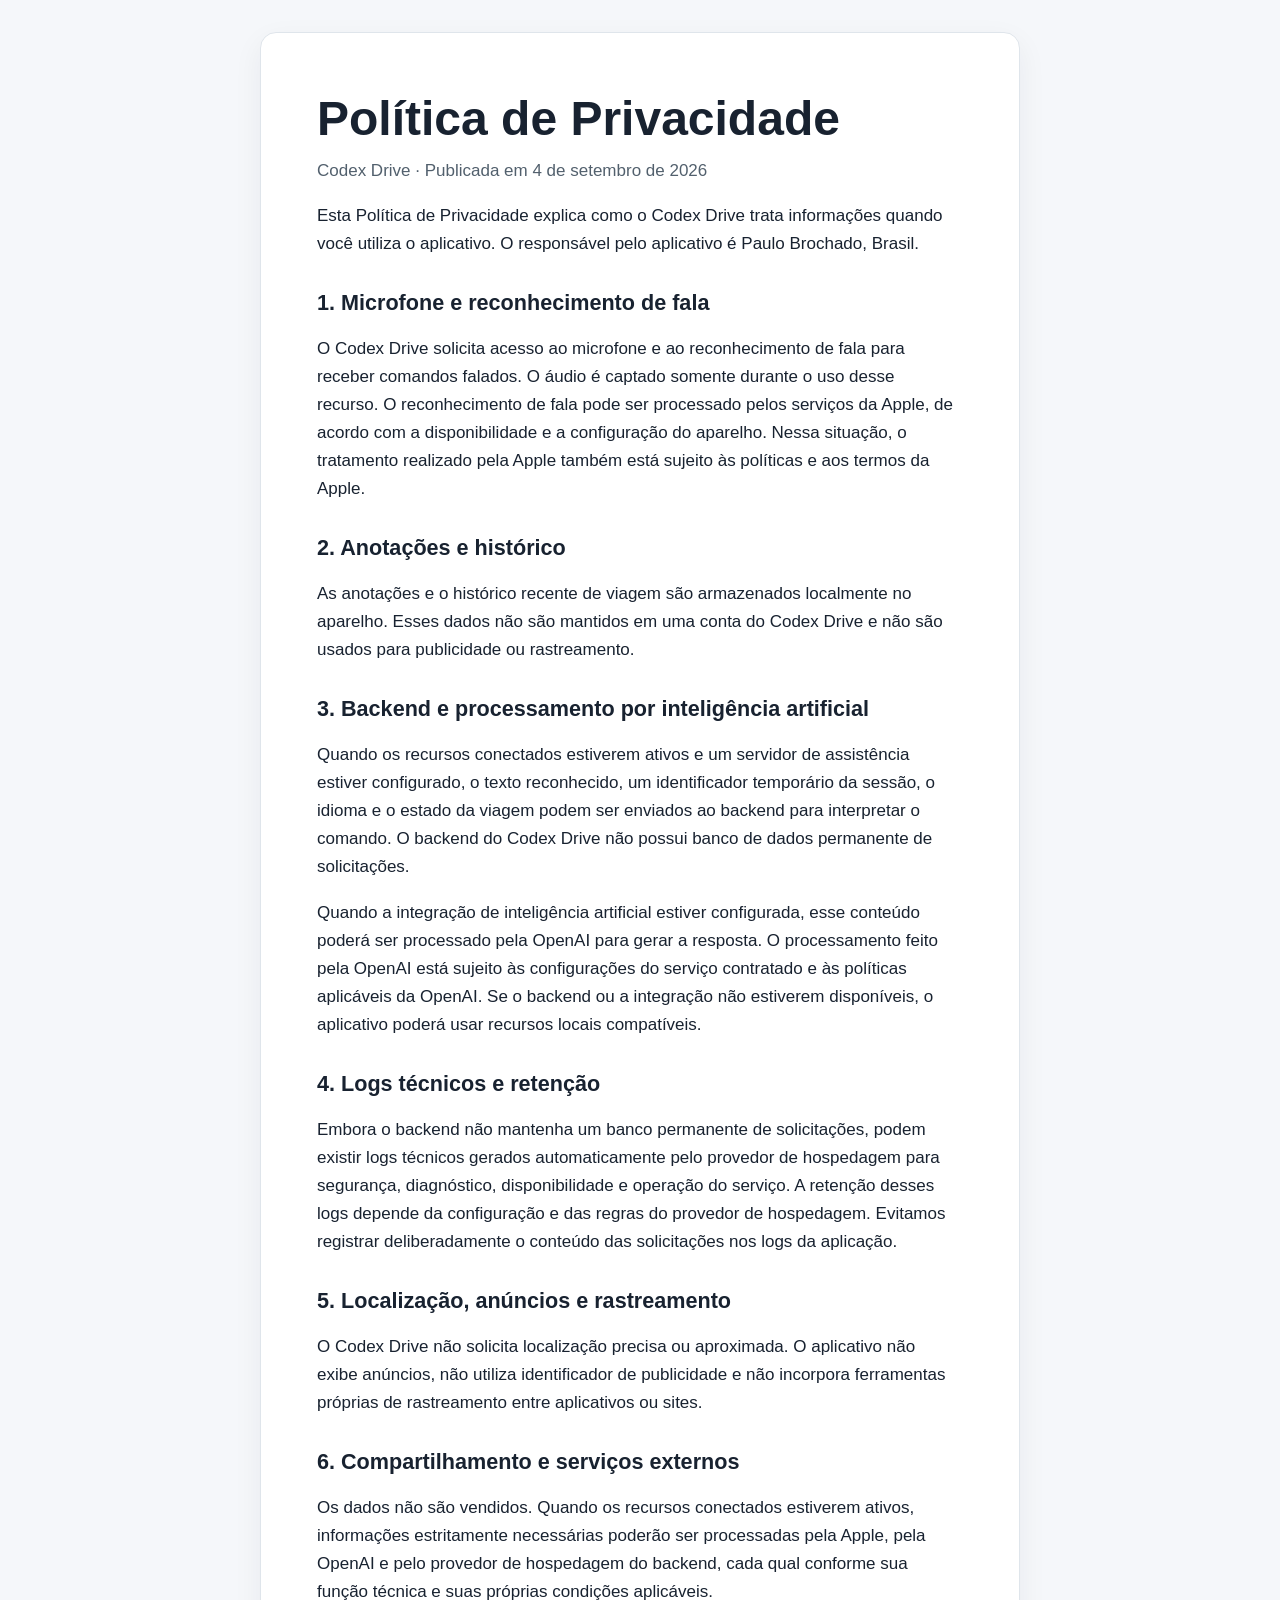
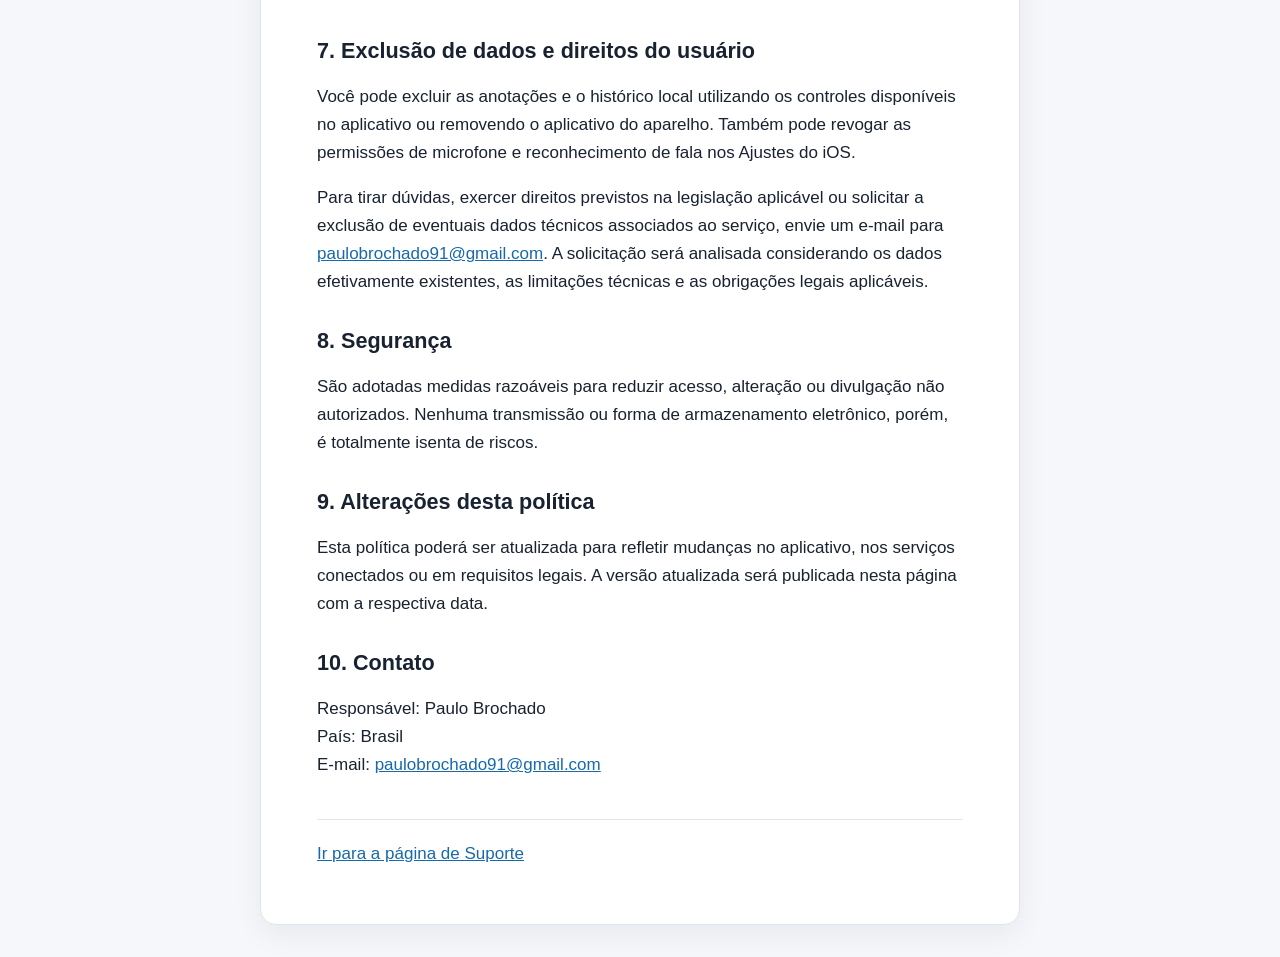
==== privacidade/index.html @ dbed9446 "Publish privacy and support pages" ====
<!doctype html>
<html lang="pt-BR">
<head>
  <meta charset="utf-8">
  <meta name="viewport" content="width=device-width, initial-scale=1">
  <meta name="description" content="Política de Privacidade do Codex Drive.">
  <title>Política de Privacidade — Codex Drive</title>
  <link rel="stylesheet" href="../styles.css">
</head>
<body>
  <main>
    <h1>Política de Privacidade</h1>
    <p class="updated">Codex Drive · Publicada em 4 de setembro de 2026</p>

    <p>Esta Política de Privacidade explica como o Codex Drive trata informações quando você utiliza o aplicativo. O responsável pelo aplicativo é Paulo Brochado, Brasil.</p>

    <h2>1. Microfone e reconhecimento de fala</h2>
    <p>O Codex Drive solicita acesso ao microfone e ao reconhecimento de fala para receber comandos falados. O áudio é captado somente durante o uso desse recurso. O reconhecimento de fala pode ser processado pelos serviços da Apple, de acordo com a disponibilidade e a configuração do aparelho. Nessa situação, o tratamento realizado pela Apple também está sujeito às políticas e aos termos da Apple.</p>

    <h2>2. Anotações e histórico</h2>
    <p>As anotações e o histórico recente de viagem são armazenados localmente no aparelho. Esses dados não são mantidos em uma conta do Codex Drive e não são usados para publicidade ou rastreamento.</p>

    <h2>3. Backend e processamento por inteligência artificial</h2>
    <p>Quando os recursos conectados estiverem ativos e um servidor de assistência estiver configurado, o texto reconhecido, um identificador temporário da sessão, o idioma e o estado da viagem podem ser enviados ao backend para interpretar o comando. O backend do Codex Drive não possui banco de dados permanente de solicitações.</p>
    <p>Quando a integração de inteligência artificial estiver configurada, esse conteúdo poderá ser processado pela OpenAI para gerar a resposta. O processamento feito pela OpenAI está sujeito às configurações do serviço contratado e às políticas aplicáveis da OpenAI. Se o backend ou a integração não estiverem disponíveis, o aplicativo poderá usar recursos locais compatíveis.</p>

    <h2>4. Logs técnicos e retenção</h2>
    <p>Embora o backend não mantenha um banco permanente de solicitações, podem existir logs técnicos gerados automaticamente pelo provedor de hospedagem para segurança, diagnóstico, disponibilidade e operação do serviço. A retenção desses logs depende da configuração e das regras do provedor de hospedagem. Evitamos registrar deliberadamente o conteúdo das solicitações nos logs da aplicação.</p>

    <h2>5. Localização, anúncios e rastreamento</h2>
    <p>O Codex Drive não solicita localização precisa ou aproximada. O aplicativo não exibe anúncios, não utiliza identificador de publicidade e não incorpora ferramentas próprias de rastreamento entre aplicativos ou sites.</p>

    <h2>6. Compartilhamento e serviços externos</h2>
    <p>Os dados não são vendidos. Quando os recursos conectados estiverem ativos, informações estritamente necessárias poderão ser processadas pela Apple, pela OpenAI e pelo provedor de hospedagem do backend, cada qual conforme sua função técnica e suas próprias condições aplicáveis.</p>

    <h2>7. Exclusão de dados e direitos do usuário</h2>
    <p>Você pode excluir as anotações e o histórico local utilizando os controles disponíveis no aplicativo ou removendo o aplicativo do aparelho. Também pode revogar as permissões de microfone e reconhecimento de fala nos Ajustes do iOS.</p>
    <p>Para tirar dúvidas, exercer direitos previstos na legislação aplicável ou solicitar a exclusão de eventuais dados técnicos associados ao serviço, envie um e-mail para <a href="mailto:paulobrochado91@gmail.com">paulobrochado91@gmail.com</a>. A solicitação será analisada considerando os dados efetivamente existentes, as limitações técnicas e as obrigações legais aplicáveis.</p>

    <h2>8. Segurança</h2>
    <p>São adotadas medidas razoáveis para reduzir acesso, alteração ou divulgação não autorizados. Nenhuma transmissão ou forma de armazenamento eletrônico, porém, é totalmente isenta de riscos.</p>

    <h2>9. Alterações desta política</h2>
    <p>Esta política poderá ser atualizada para refletir mudanças no aplicativo, nos serviços conectados ou em requisitos legais. A versão atualizada será publicada nesta página com a respectiva data.</p>

    <h2>10. Contato</h2>
    <p>Responsável: Paulo Brochado<br>País: Brasil<br>E-mail: <a href="mailto:paulobrochado91@gmail.com">paulobrochado91@gmail.com</a></p>

    <nav><a href="../suporte/">Ir para a página de Suporte</a></nav>
  </main>
</body>
</html>
---- styles.css ----
:root {
  color-scheme: light;
  --ink: #182230;
  --muted: #52606d;
  --line: #dfe5eb;
  --surface: #ffffff;
  --accent: #1769aa;
  --background: #f5f7fa;
}

* { box-sizing: border-box; }

body {
  margin: 0;
  background: var(--background);
  color: var(--ink);
  font-family: -apple-system, BlinkMacSystemFont, "Segoe UI", sans-serif;
  font-size: 17px;
  line-height: 1.65;
}

main {
  width: min(760px, calc(100% - 32px));
  margin: 32px auto;
  padding: clamp(24px, 6vw, 56px);
  background: var(--surface);
  border: 1px solid var(--line);
  border-radius: 16px;
  box-shadow: 0 10px 30px rgba(24, 34, 48, 0.06);
}

h1, h2 { line-height: 1.25; }
h1 { margin: 0 0 8px; font-size: clamp(2rem, 8vw, 3rem); }
h2 { margin-top: 2rem; font-size: 1.35rem; }
p, li { max-width: 68ch; }
.updated { margin-top: 0; color: var(--muted); }
a { color: var(--accent); }
nav { margin-top: 2.5rem; padding-top: 1.25rem; border-top: 1px solid var(--line); }

@media (max-width: 520px) {
  body { font-size: 16px; }
  main { width: 100%; margin: 0; min-height: 100vh; border: 0; border-radius: 0; }
}
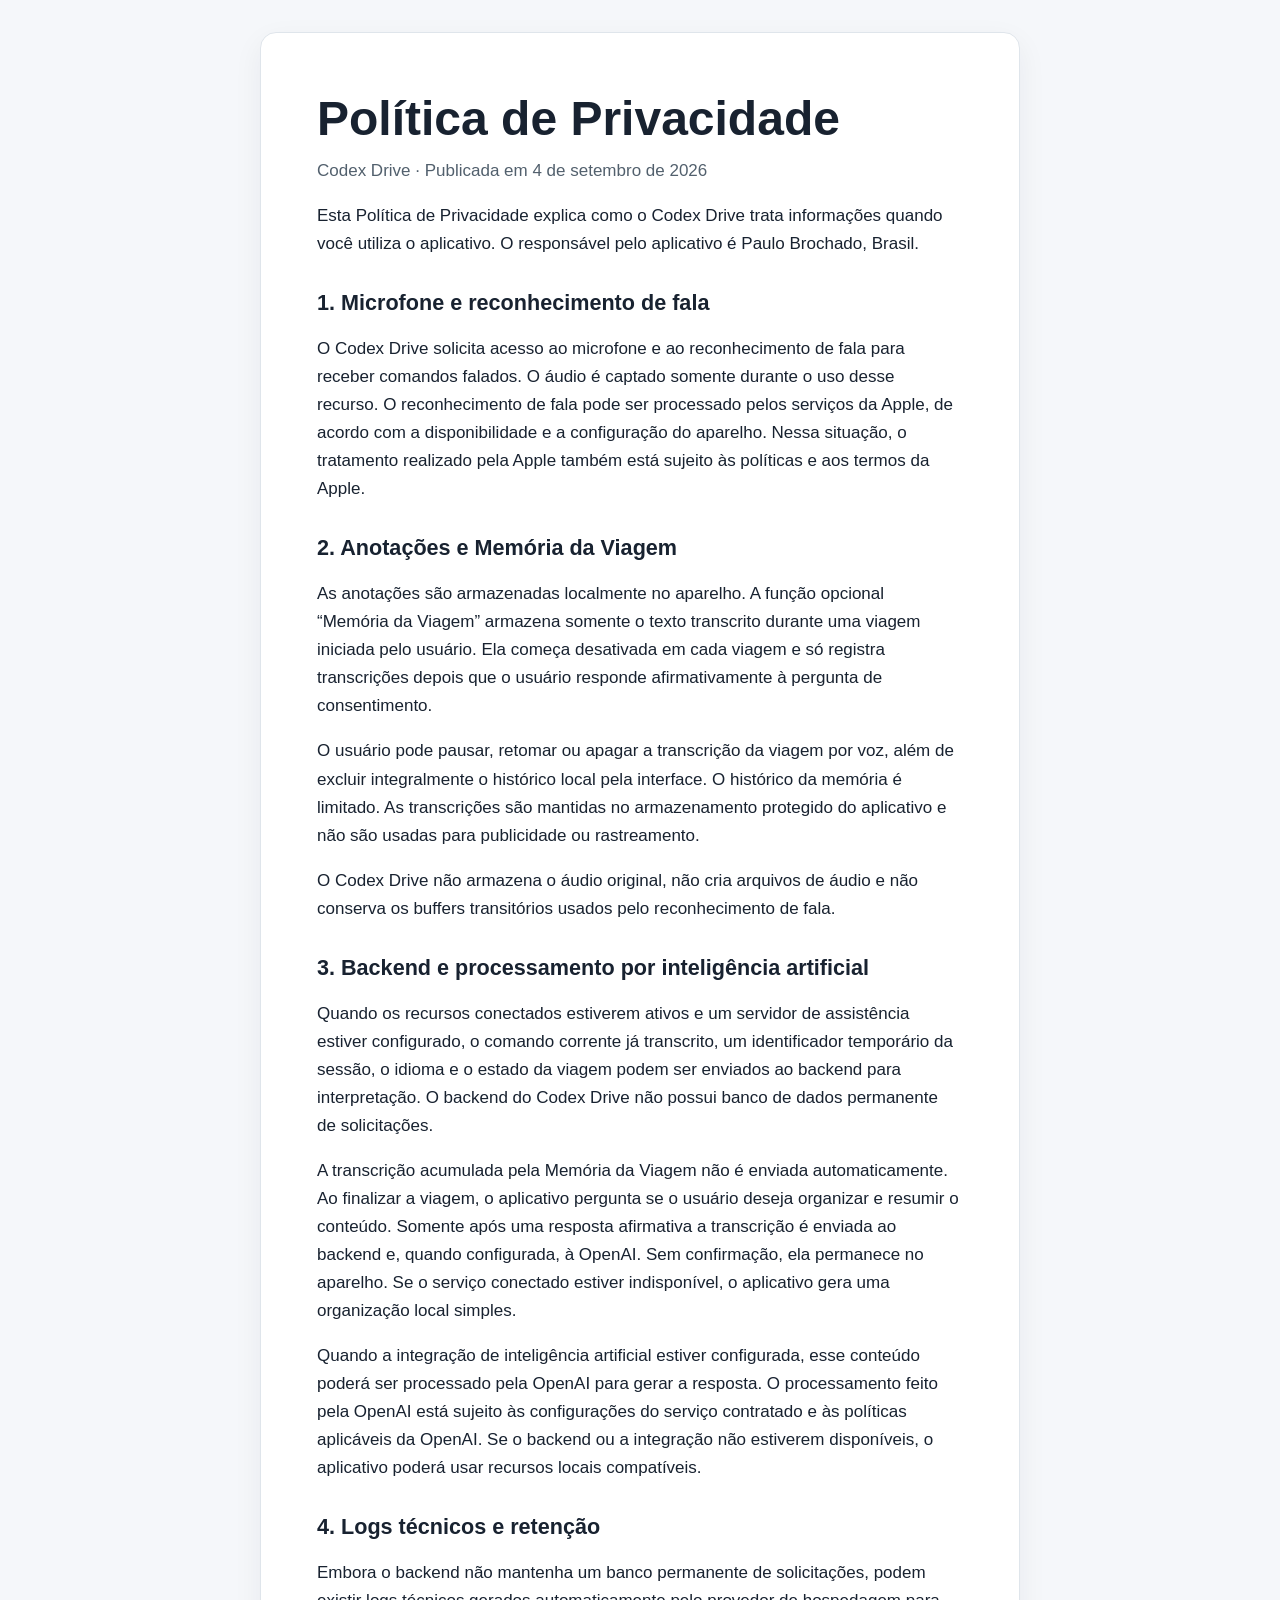
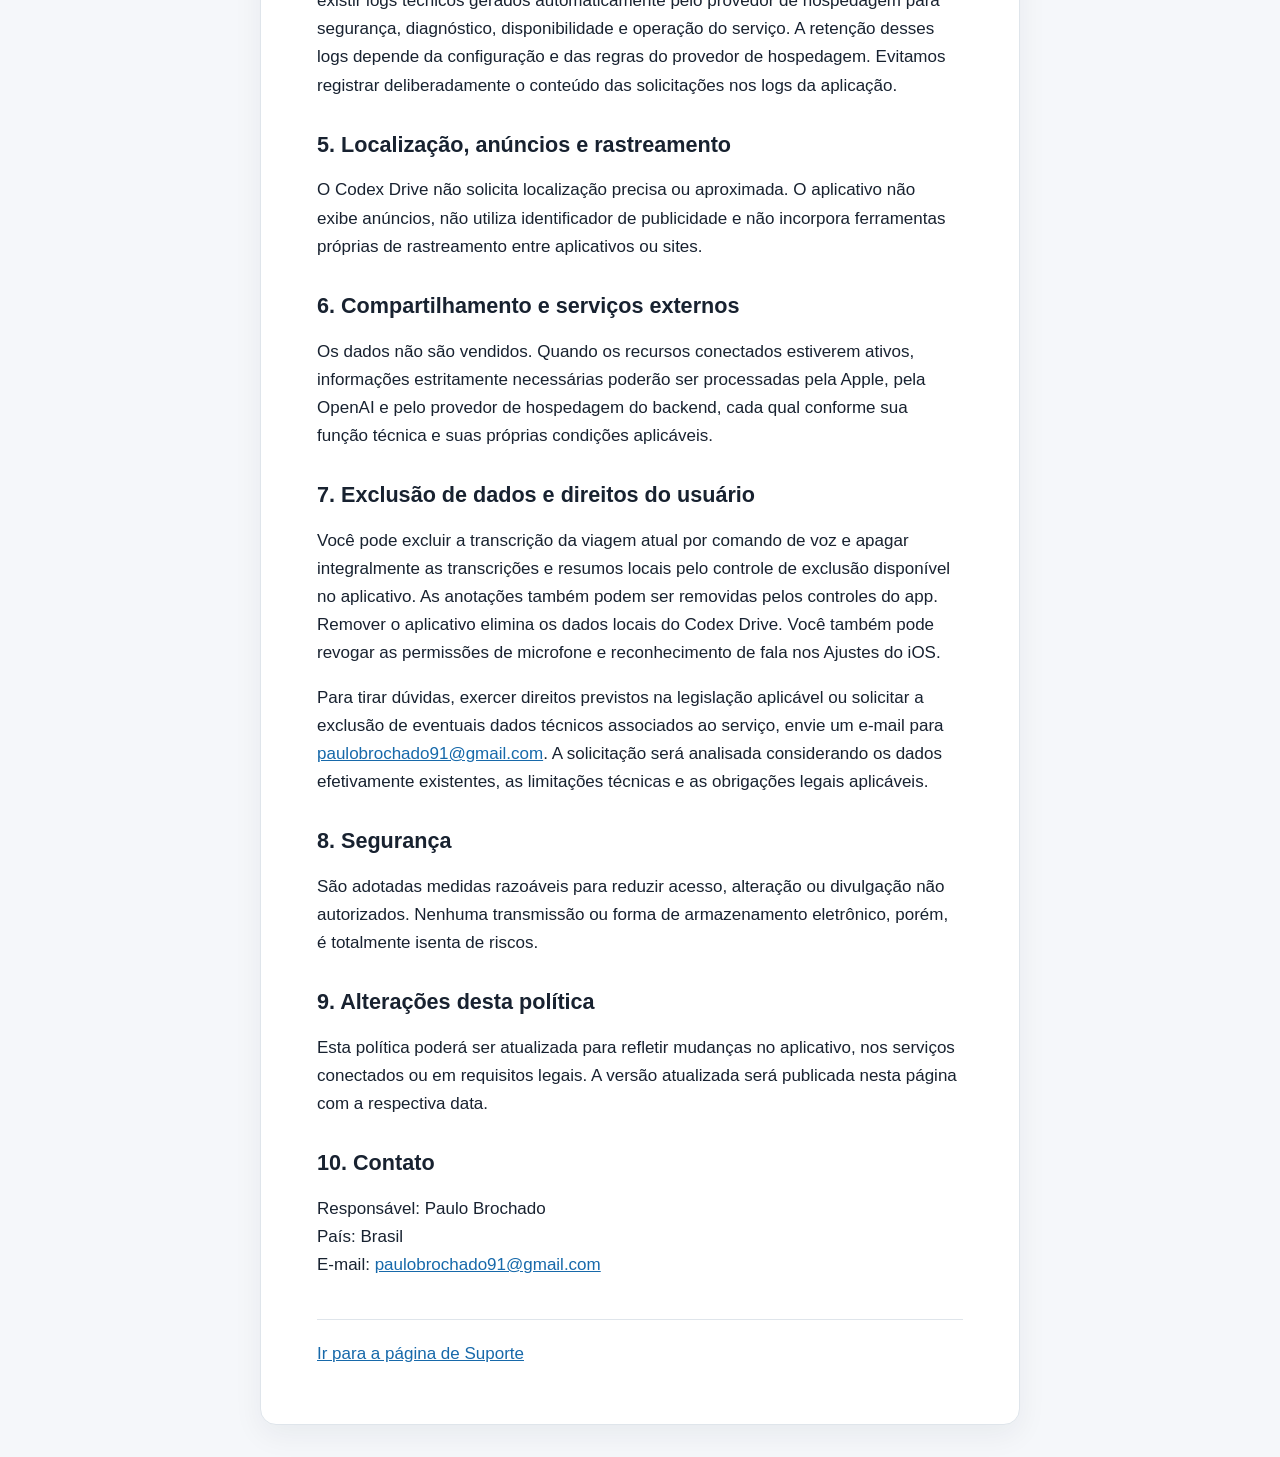
==== commit 70c8a35f: "Update trip memory privacy and support" ====
--- a/privacidade/index.html
+++ b/privacidade/index.html
@@ -17,11 +17,14 @@
     <h2>1. Microfone e reconhecimento de fala</h2>
     <p>O Codex Drive solicita acesso ao microfone e ao reconhecimento de fala para receber comandos falados. O áudio é captado somente durante o uso desse recurso. O reconhecimento de fala pode ser processado pelos serviços da Apple, de acordo com a disponibilidade e a configuração do aparelho. Nessa situação, o tratamento realizado pela Apple também está sujeito às políticas e aos termos da Apple.</p>
 
-    <h2>2. Anotações e histórico</h2>
-    <p>As anotações e o histórico recente de viagem são armazenados localmente no aparelho. Esses dados não são mantidos em uma conta do Codex Drive e não são usados para publicidade ou rastreamento.</p>
+    <h2>2. Anotações e Memória da Viagem</h2>
+    <p>As anotações são armazenadas localmente no aparelho. A função opcional “Memória da Viagem” armazena somente o texto transcrito durante uma viagem iniciada pelo usuário. Ela começa desativada em cada viagem e só registra transcrições depois que o usuário responde afirmativamente à pergunta de consentimento.</p>
+    <p>O usuário pode pausar, retomar ou apagar a transcrição da viagem por voz, além de excluir integralmente o histórico local pela interface. O histórico da memória é limitado. As transcrições são mantidas no armazenamento protegido do aplicativo e não são usadas para publicidade ou rastreamento.</p>
+    <p>O Codex Drive não armazena o áudio original, não cria arquivos de áudio e não conserva os buffers transitórios usados pelo reconhecimento de fala.</p>
 
     <h2>3. Backend e processamento por inteligência artificial</h2>
-    <p>Quando os recursos conectados estiverem ativos e um servidor de assistência estiver configurado, o texto reconhecido, um identificador temporário da sessão, o idioma e o estado da viagem podem ser enviados ao backend para interpretar o comando. O backend do Codex Drive não possui banco de dados permanente de solicitações.</p>
+    <p>Quando os recursos conectados estiverem ativos e um servidor de assistência estiver configurado, o comando corrente já transcrito, um identificador temporário da sessão, o idioma e o estado da viagem podem ser enviados ao backend para interpretação. O backend do Codex Drive não possui banco de dados permanente de solicitações.</p>
+    <p>A transcrição acumulada pela Memória da Viagem não é enviada automaticamente. Ao finalizar a viagem, o aplicativo pergunta se o usuário deseja organizar e resumir o conteúdo. Somente após uma resposta afirmativa a transcrição é enviada ao backend e, quando configurada, à OpenAI. Sem confirmação, ela permanece no aparelho. Se o serviço conectado estiver indisponível, o aplicativo gera uma organização local simples.</p>
     <p>Quando a integração de inteligência artificial estiver configurada, esse conteúdo poderá ser processado pela OpenAI para gerar a resposta. O processamento feito pela OpenAI está sujeito às configurações do serviço contratado e às políticas aplicáveis da OpenAI. Se o backend ou a integração não estiverem disponíveis, o aplicativo poderá usar recursos locais compatíveis.</p>
 
     <h2>4. Logs técnicos e retenção</h2>
@@ -34,7 +37,7 @@
     <p>Os dados não são vendidos. Quando os recursos conectados estiverem ativos, informações estritamente necessárias poderão ser processadas pela Apple, pela OpenAI e pelo provedor de hospedagem do backend, cada qual conforme sua função técnica e suas próprias condições aplicáveis.</p>
 
     <h2>7. Exclusão de dados e direitos do usuário</h2>
-    <p>Você pode excluir as anotações e o histórico local utilizando os controles disponíveis no aplicativo ou removendo o aplicativo do aparelho. Também pode revogar as permissões de microfone e reconhecimento de fala nos Ajustes do iOS.</p>
+    <p>Você pode excluir a transcrição da viagem atual por comando de voz e apagar integralmente as transcrições e resumos locais pelo controle de exclusão disponível no aplicativo. As anotações também podem ser removidas pelos controles do app. Remover o aplicativo elimina os dados locais do Codex Drive. Você também pode revogar as permissões de microfone e reconhecimento de fala nos Ajustes do iOS.</p>
     <p>Para tirar dúvidas, exercer direitos previstos na legislação aplicável ou solicitar a exclusão de eventuais dados técnicos associados ao serviço, envie um e-mail para <a href="mailto:paulobrochado91@gmail.com">paulobrochado91@gmail.com</a>. A solicitação será analisada considerando os dados efetivamente existentes, as limitações técnicas e as obrigações legais aplicáveis.</p>
 
     <h2>8. Segurança</h2>
